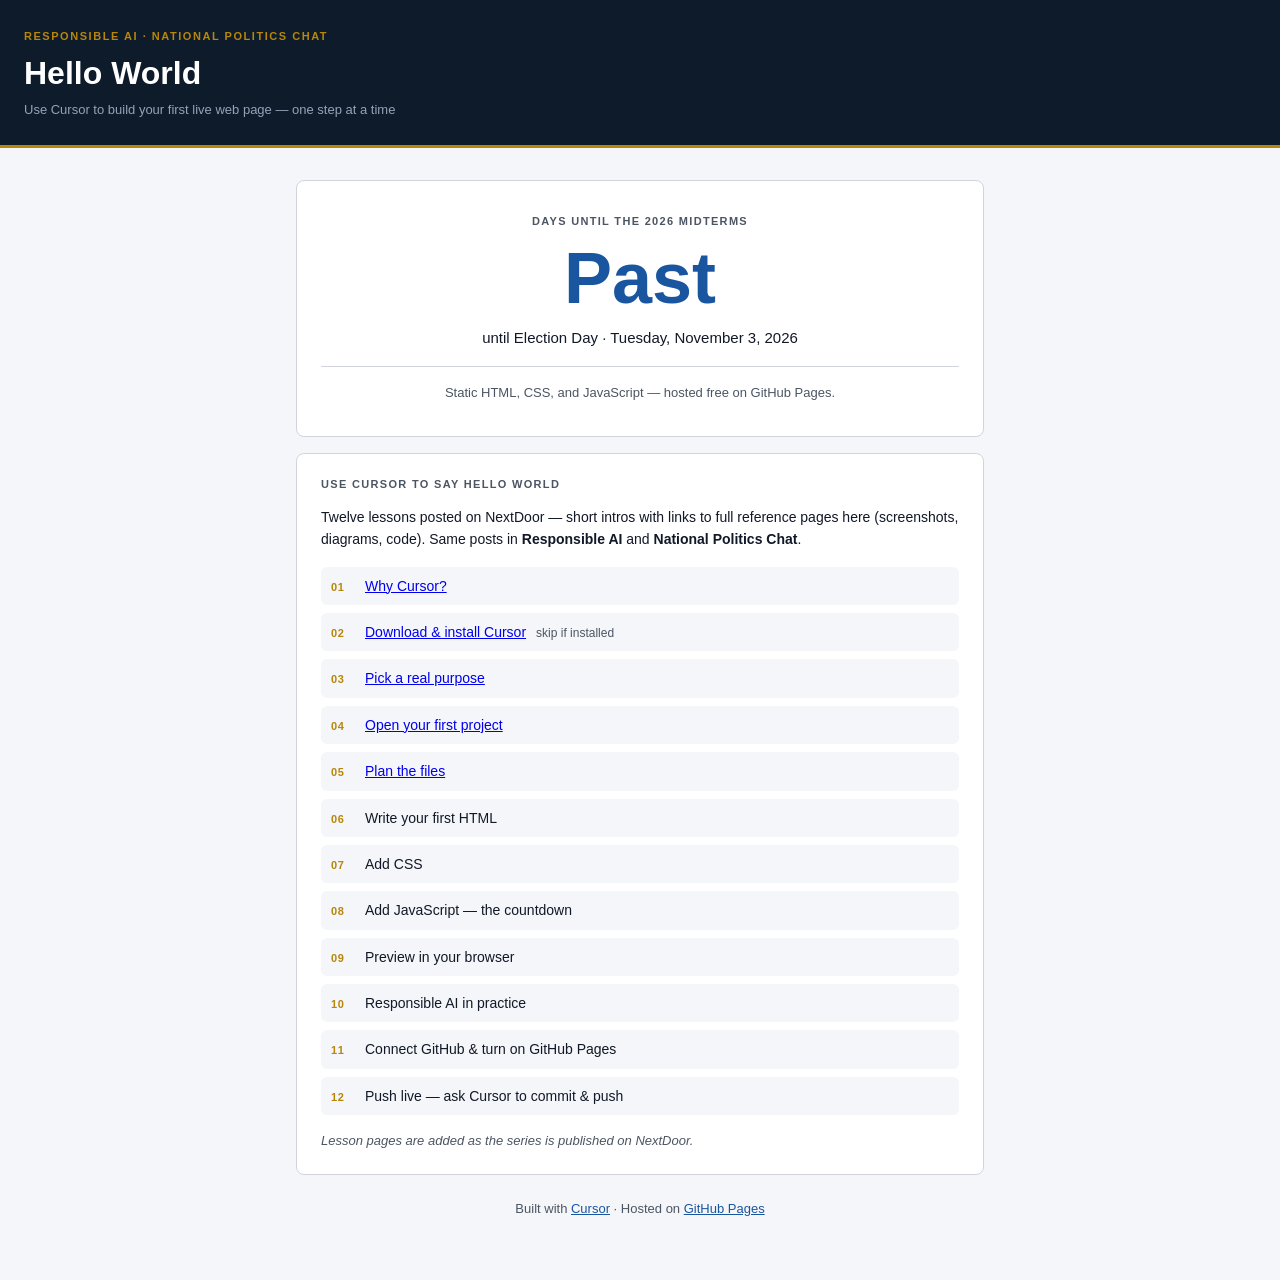
==== index.html @ 824510b1 "Add Lesson 05 — Plan the files for the countdown project. Co-authored-by: Cursor <cursoragent@cursor" ====
<!DOCTYPE html>

<!-- -------------------------------------------------------------

 Page Name: index.html

 Purpose:   Hello World — midterm countdown + Cursor journey series

 Deploy:    GitHub Pages (https://nbk5876.github.io/hello-world/)

 Created:   5/29/2026

-------------------------------------------------------------- -->

<html lang="en">

<head>

  <meta charset="UTF-8">

  <meta name="viewport" content="width=device-width, initial-scale=1.0">

  <title>Hello World · Use Cursor to Say Hello World</title>

  <!-- Google Analytics -->
  <script async src="https://www.googletagmanager.com/gtag/js?id=G-291QNWCB1H"></script>
  <script>
    window.dataLayer = window.dataLayer || [];
    function gtag(){dataLayer.push(arguments);}
    gtag('js', new Date());
    gtag('config', 'G-291QNWCB1H');
  </script>

  <meta name="description" content="Days until the November 2026 midterm elections — and a step-by-step Cursor journey for NextDoor groups Responsible AI and National Politics Chat.">

  <link rel="stylesheet" href="css/style.css">

</head>

<body>

  <header class="page-header">

    <p class="eyebrow">Responsible AI · National Politics Chat</p>

    <h1>Hello World</h1>

    <p class="sub">Use Cursor to build your first live web page — one step at a time</p>

  </header>



  <main class="container">

    <section class="card countdown-card" aria-labelledby="countdown-title">

      <h2 id="countdown-title" class="card-title">Days until the 2026 midterms</h2>

      <p class="countdown-number" id="days-remaining" aria-live="polite">—</p>

      <p class="countdown-label">until Election Day · <time datetime="2026-11-03">Tuesday, November 3, 2026</time></p>

      <p class="countdown-note">Static HTML, CSS, and JavaScript — hosted free on GitHub Pages.</p>

    </section>



    <section class="card" aria-labelledby="series-title">

      <h2 id="series-title" class="card-title">Use Cursor to Say Hello World</h2>

      <p class="series-intro">

        Twelve lessons posted on NextDoor — short intros with links to full reference pages here

        (screenshots, diagrams, code). Same posts in <strong>Responsible AI</strong>

        and <strong>National Politics Chat</strong>.

      </p>

      <ol class="post-list">

        <li class="is-live">

          <span class="post-num">01</span>

          <a href="lessons/01-why-cursor.html">Why Cursor?</a>

        </li>

        <li class="is-live">
          <span class="post-num">02</span>
          <a href="lessons/02-install-cursor.html">Download &amp; install Cursor</a>
          <em class="tag">skip if installed</em>
        </li>

        <li class="is-live">
          <span class="post-num">03</span>
          <a href="lessons/03-pick-a-purpose.html">Pick a real purpose</a>
        </li>

        <li class="is-live">
          <span class="post-num">04</span>
          <a href="lessons/04-open-project.html">Open your first project</a>
        </li>

        <li class="is-live">
          <span class="post-num">05</span>
          <a href="lessons/05-plan-files.html">Plan the files</a>
        </li>

        <li class="coming-soon"><span class="post-num">06</span> Write your first HTML</li>

        <li class="coming-soon"><span class="post-num">07</span> Add CSS</li>

        <li class="coming-soon"><span class="post-num">08</span> Add JavaScript — the countdown</li>

        <li class="coming-soon"><span class="post-num">09</span> Preview in your browser</li>

        <li class="coming-soon"><span class="post-num">10</span> Responsible AI in practice</li>

        <li class="coming-soon"><span class="post-num">11</span> Connect GitHub &amp; turn on GitHub Pages</li>

        <li class="coming-soon"><span class="post-num">12</span> Push live — ask Cursor to commit &amp; push</li>

      </ol>

      <p class="series-note">Lesson pages are added as the series is published on NextDoor.</p>

    </section>



    <footer class="site-footer">

      <p>Built with <a href="https://cursor.com" target="_blank" rel="noopener">Cursor</a> · Hosted on <a href="https://pages.github.com/" target="_blank" rel="noopener">GitHub Pages</a></p>

    </footer>

  </main>



  <script src="js/countdown.js"></script>

</body>

</html>
---- css/style.css ----
:root {
  --navy:   #0d1b2a;
  --blue:   #1a56a0;
  --gold:   #b8860b;
  --bg:     #f4f6f9;
  --paper:  #ffffff;
  --ink:    #111827;
  --muted:  #4b5563;
  --rule:   #d1d5db;
  --radius: 8px;
}

* {
  box-sizing: border-box;
  margin: 0;
  padding: 0;
}

body {
  font-family: Arial, Helvetica, sans-serif;
  background: var(--bg);
  color: var(--ink);
  min-height: 100vh;
  font-size: 15px;
  line-height: 1.6;
}

.page-header {
  background: var(--navy);
  color: #fff;
  padding: 28px 24px 24px;
  border-bottom: 3px solid var(--gold);
}

.eyebrow {
  font-size: 11px;
  font-weight: 700;
  letter-spacing: 0.14em;
  text-transform: uppercase;
  color: var(--gold);
  margin-bottom: 8px;
}

.page-header h1 {
  font-size: 2rem;
  font-weight: 800;
  line-height: 1.2;
  margin-bottom: 8px;
}

.page-header .sub {
  font-size: 13px;
  color: #94a3b8;
}

.container {
  max-width: 720px;
  margin: 0 auto;
  padding: 32px 16px 60px;
}

.card {
  background: var(--paper);
  border: 1px solid var(--rule);
  border-radius: var(--radius);
  padding: 22px 24px;
  margin-bottom: 16px;
}

.card-title {
  font-size: 11px;
  font-weight: 700;
  letter-spacing: 0.12em;
  text-transform: uppercase;
  color: var(--muted);
  margin-bottom: 12px;
}

.countdown-card {
  text-align: center;
  padding: 32px 24px;
}

.countdown-number {
  font-size: 4.5rem;
  font-weight: 800;
  line-height: 1;
  color: var(--blue);
  margin: 8px 0 12px;
}

.countdown-label {
  font-size: 15px;
  color: var(--ink);
  margin-bottom: 16px;
}

.countdown-note {
  font-size: 13px;
  color: var(--muted);
  border-top: 1px solid var(--rule);
  padding-top: 16px;
  margin-top: 8px;
}

.series-intro {
  margin-bottom: 16px;
  font-size: 14px;
}

.post-list {
  list-style: none;
  display: flex;
  flex-direction: column;
  gap: 8px;
  margin-bottom: 16px;
}

.post-list li {
  display: flex;
  align-items: baseline;
  gap: 10px;
  font-size: 14px;
  padding: 8px 10px;
  border-radius: 6px;
  background: var(--bg);
}

.post-num {
  flex-shrink: 0;
  font-size: 11px;
  font-weight: 700;
  letter-spacing: 0.06em;
  color: var(--gold);
  min-width: 1.5rem;
}

.tag {
  font-size: 12px;
  color: var(--muted);
  font-style: normal;
}

.series-note {
  font-size: 13px;
  color: var(--muted);
  font-style: italic;
}

.site-footer {
  text-align: center;
  font-size: 13px;
  color: var(--muted);
  padding-top: 8px;
}

.site-footer a {
  color: var(--blue);
}

@media (max-width: 480px) {
  .countdown-number {
    font-size: 3.5rem;
  }

  .page-header h1 {
    font-size: 1.6rem;
  }
}
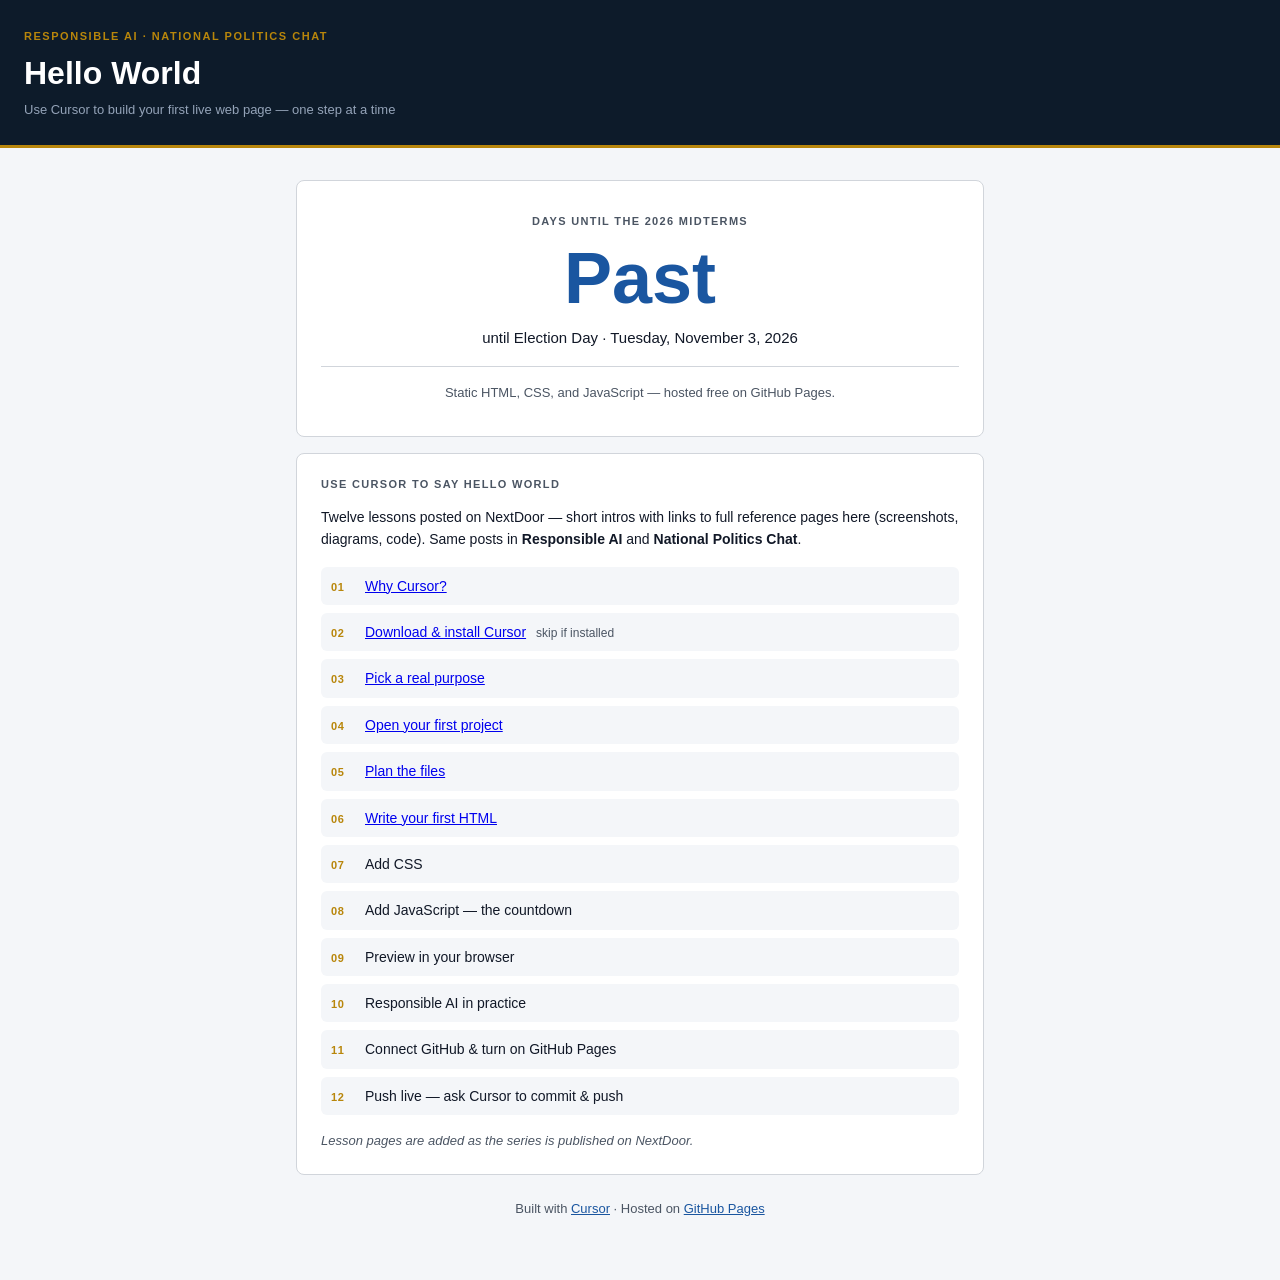
==== commit 16bafea5: "Add Lesson 06 — Write your first HTML. Co-authored-by: Cursor <cursoragent@cursor.com>" ====
--- a/index.html
+++ b/index.html
@@ -112,7 +112,10 @@
           <a href="lessons/05-plan-files.html">Plan the files</a>
         </li>
 
-        <li class="coming-soon"><span class="post-num">06</span> Write your first HTML</li>
+        <li class="is-live">
+          <span class="post-num">06</span>
+          <a href="lessons/06-first-html.html">Write your first HTML</a>
+        </li>
 
         <li class="coming-soon"><span class="post-num">07</span> Add CSS</li>
 
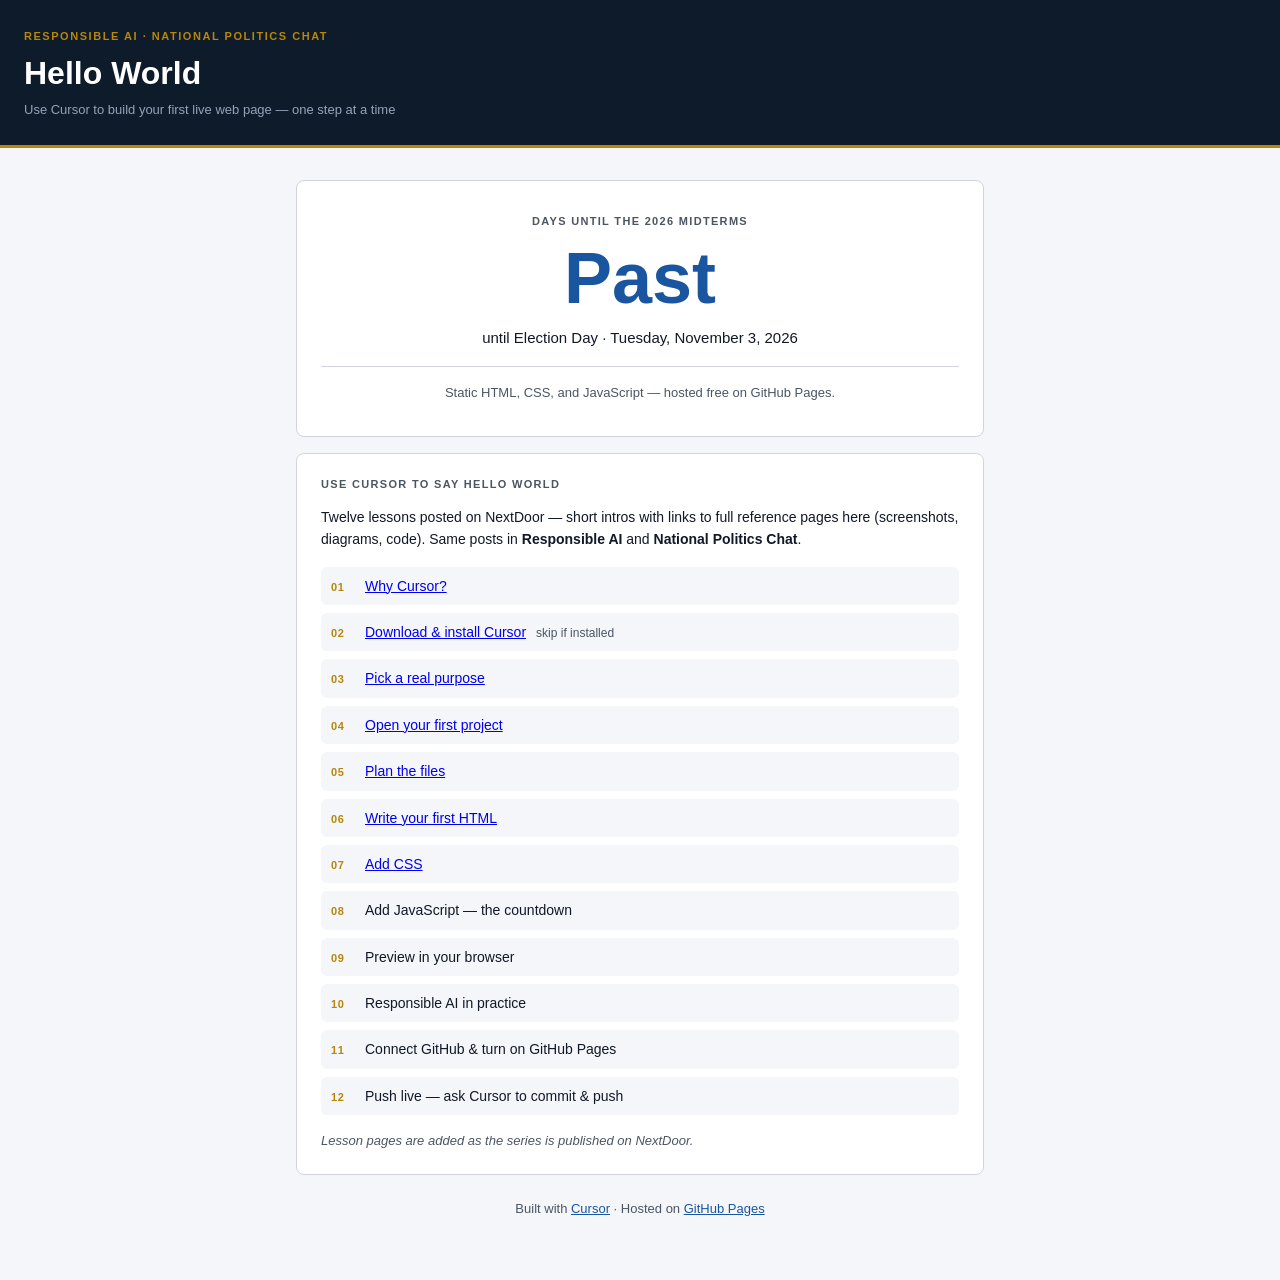
==== commit 46d0a772: "Add Lesson 07 — Add CSS and link style.css from index.html. Co-authored-by: Cursor <cursoragent@curs" ====
--- a/index.html
+++ b/index.html
@@ -117,7 +117,10 @@
           <a href="lessons/06-first-html.html">Write your first HTML</a>
         </li>
 
-        <li class="coming-soon"><span class="post-num">07</span> Add CSS</li>
+        <li class="is-live">
+          <span class="post-num">07</span>
+          <a href="lessons/07-add-css.html">Add CSS</a>
+        </li>
 
         <li class="coming-soon"><span class="post-num">08</span> Add JavaScript — the countdown</li>
 
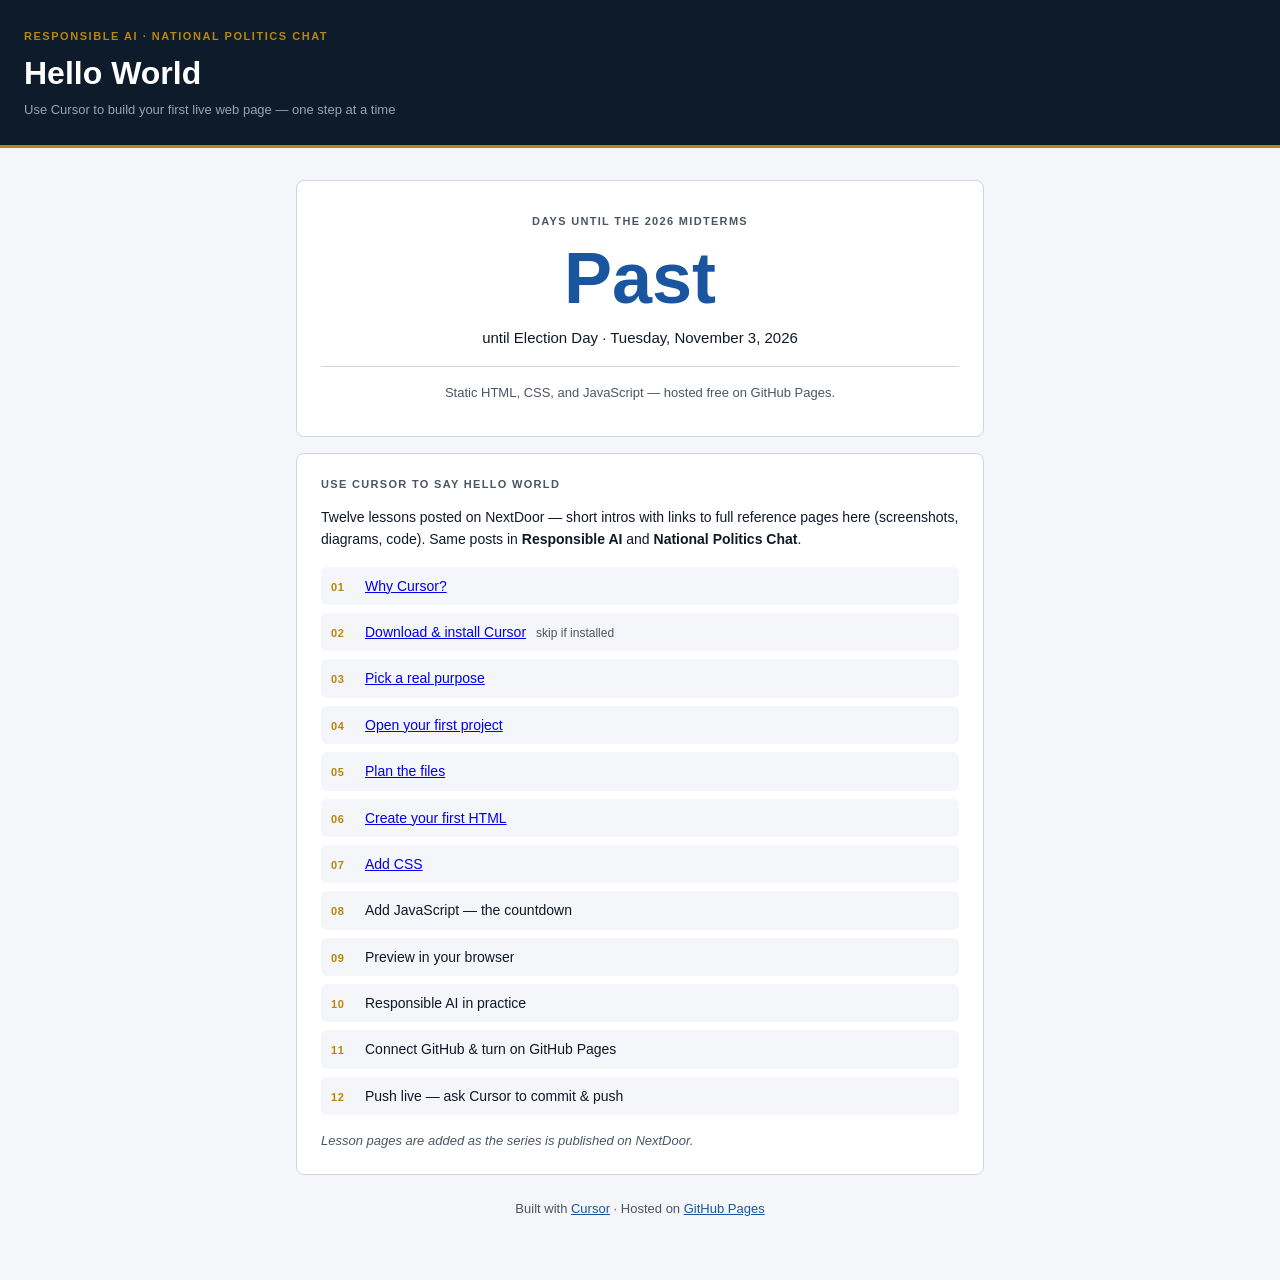
==== commit b2889462: "Document Cursor-creates-you-understand teaching approach; update Lessons 05-07. Co-authored-by: Curs" ====
--- a/index.html
+++ b/index.html
@@ -114,7 +114,7 @@
 
         <li class="is-live">
           <span class="post-num">06</span>
-          <a href="lessons/06-first-html.html">Write your first HTML</a>
+          <a href="lessons/06-first-html.html">Create your first HTML</a>
         </li>
 
         <li class="is-live">
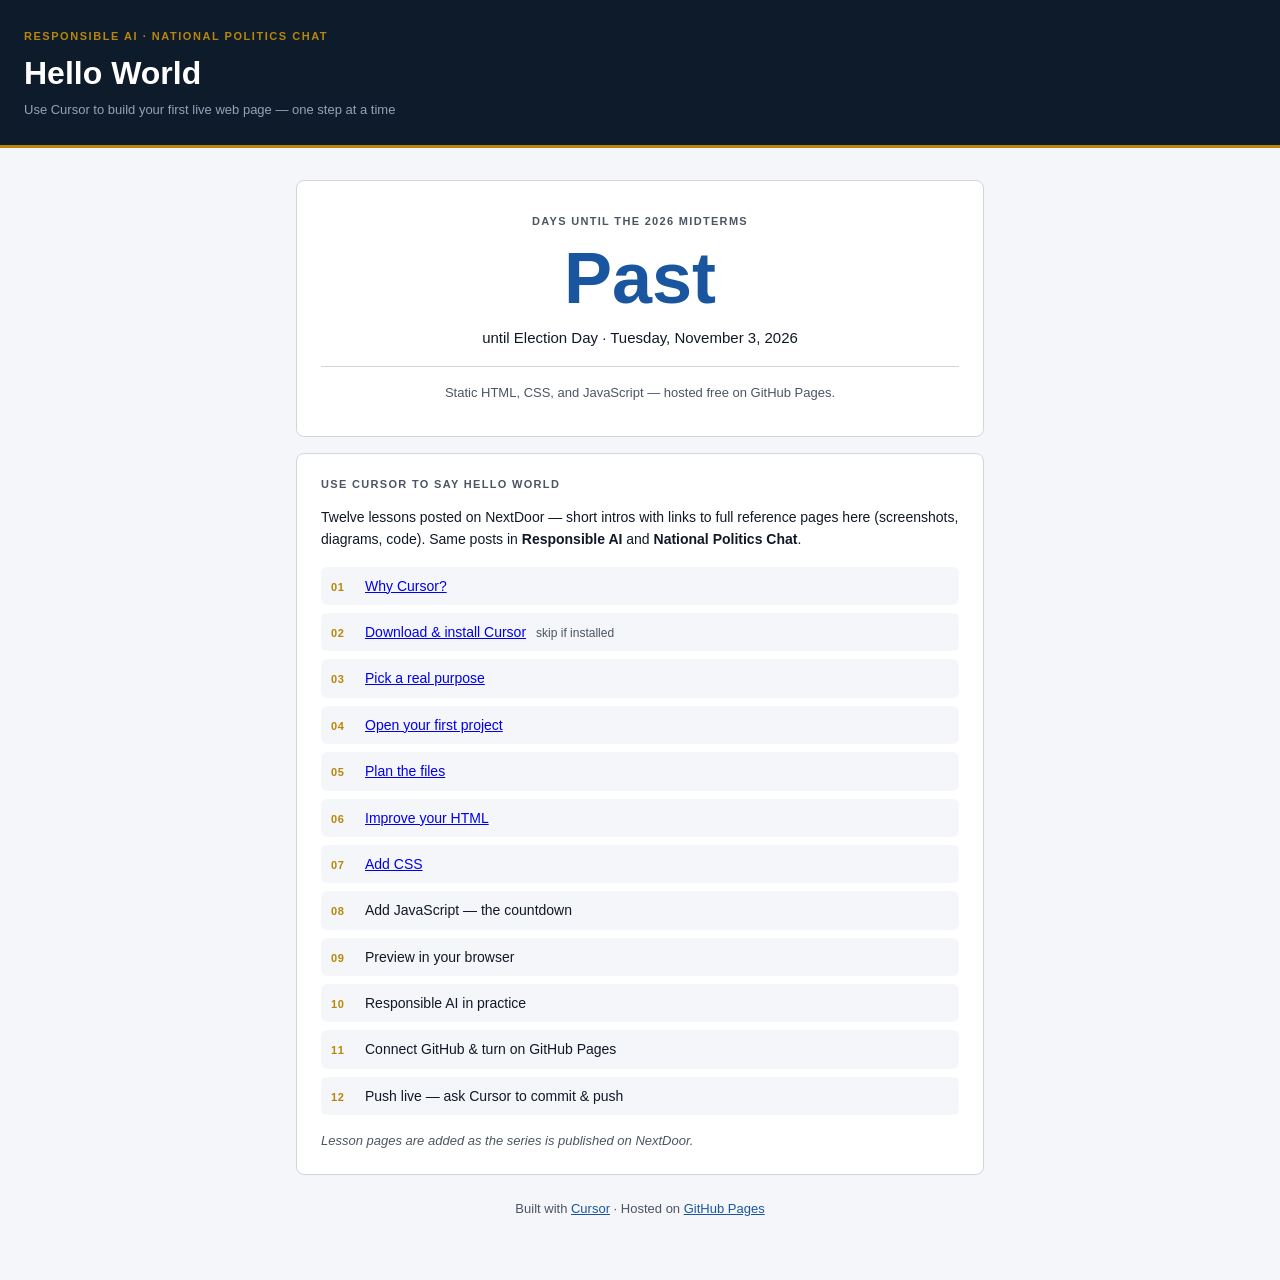
==== commit 33c90cd1: "Lesson 02: first prompt creates midterm page; align Lessons 03-06. Co-authored-by: Cursor <cursorage" ====
--- a/index.html
+++ b/index.html
@@ -114,7 +114,7 @@
 
         <li class="is-live">
           <span class="post-num">06</span>
-          <a href="lessons/06-first-html.html">Create your first HTML</a>
+          <a href="lessons/06-first-html.html">Improve your HTML</a>
         </li>
 
         <li class="is-live">
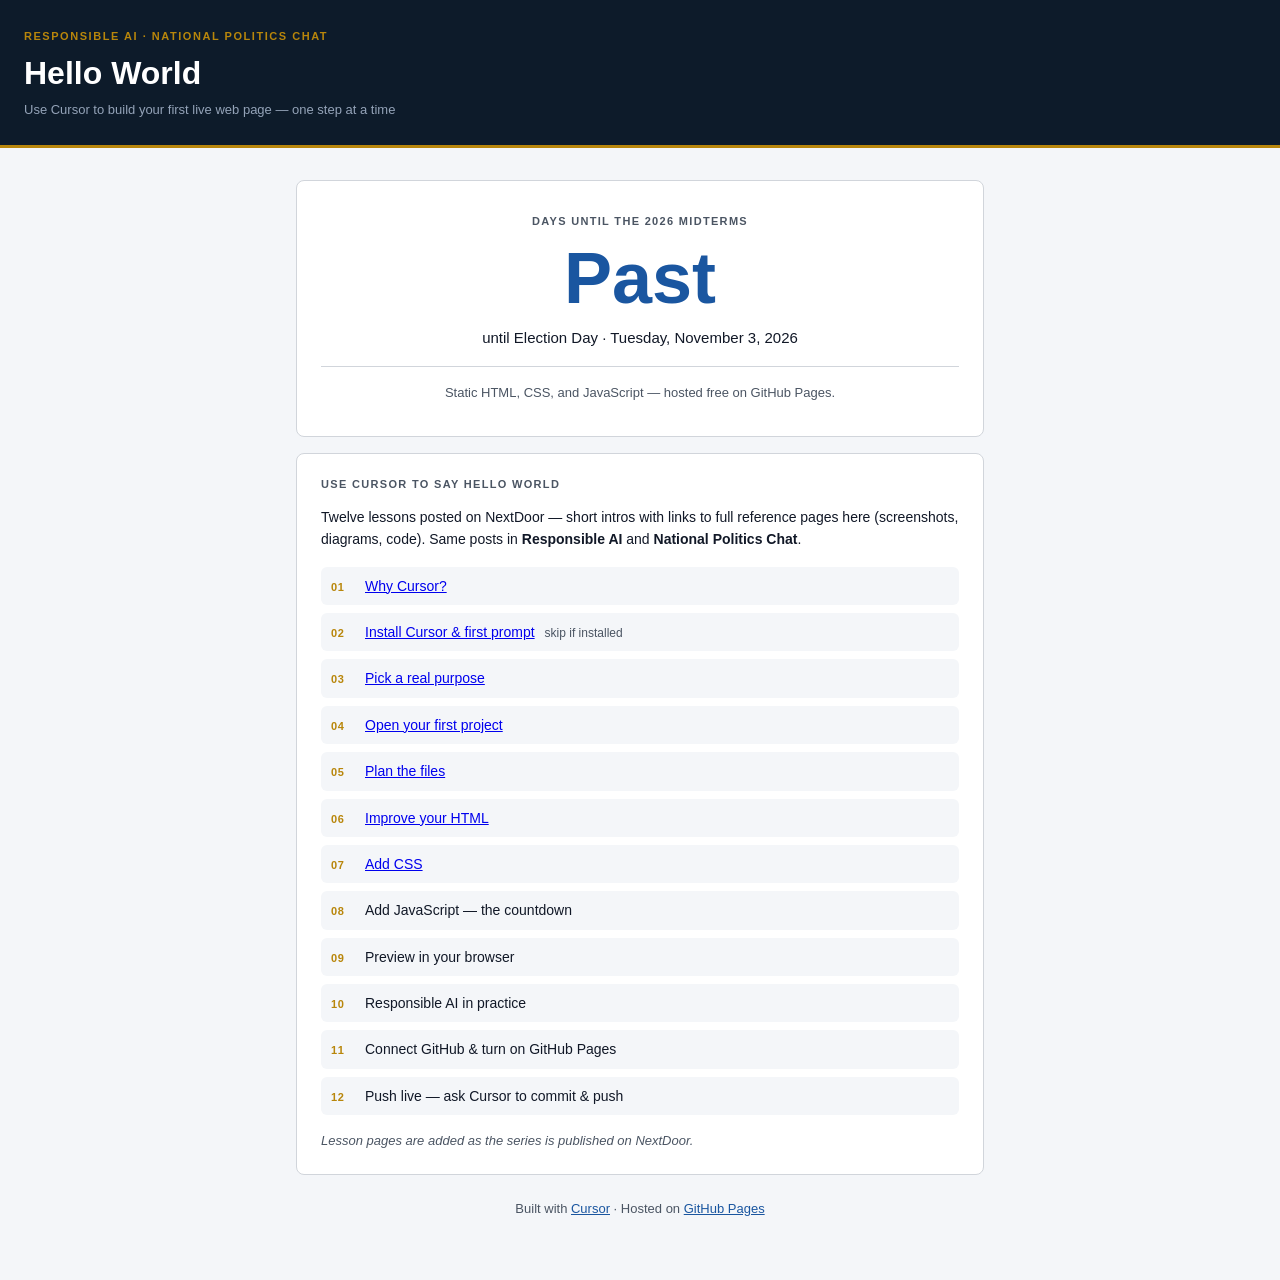
==== commit b1773fa4: "Fix Lesson 06 labels and index Lesson 02 title. Co-authored-by: Cursor <cursoragent@cursor.com>" ====
--- a/index.html
+++ b/index.html
@@ -93,7 +93,7 @@
 
         <li class="is-live">
           <span class="post-num">02</span>
-          <a href="lessons/02-install-cursor.html">Download &amp; install Cursor</a>
+          <a href="lessons/02-install-cursor.html">Install Cursor &amp; first prompt</a>
           <em class="tag">skip if installed</em>
         </li>
 
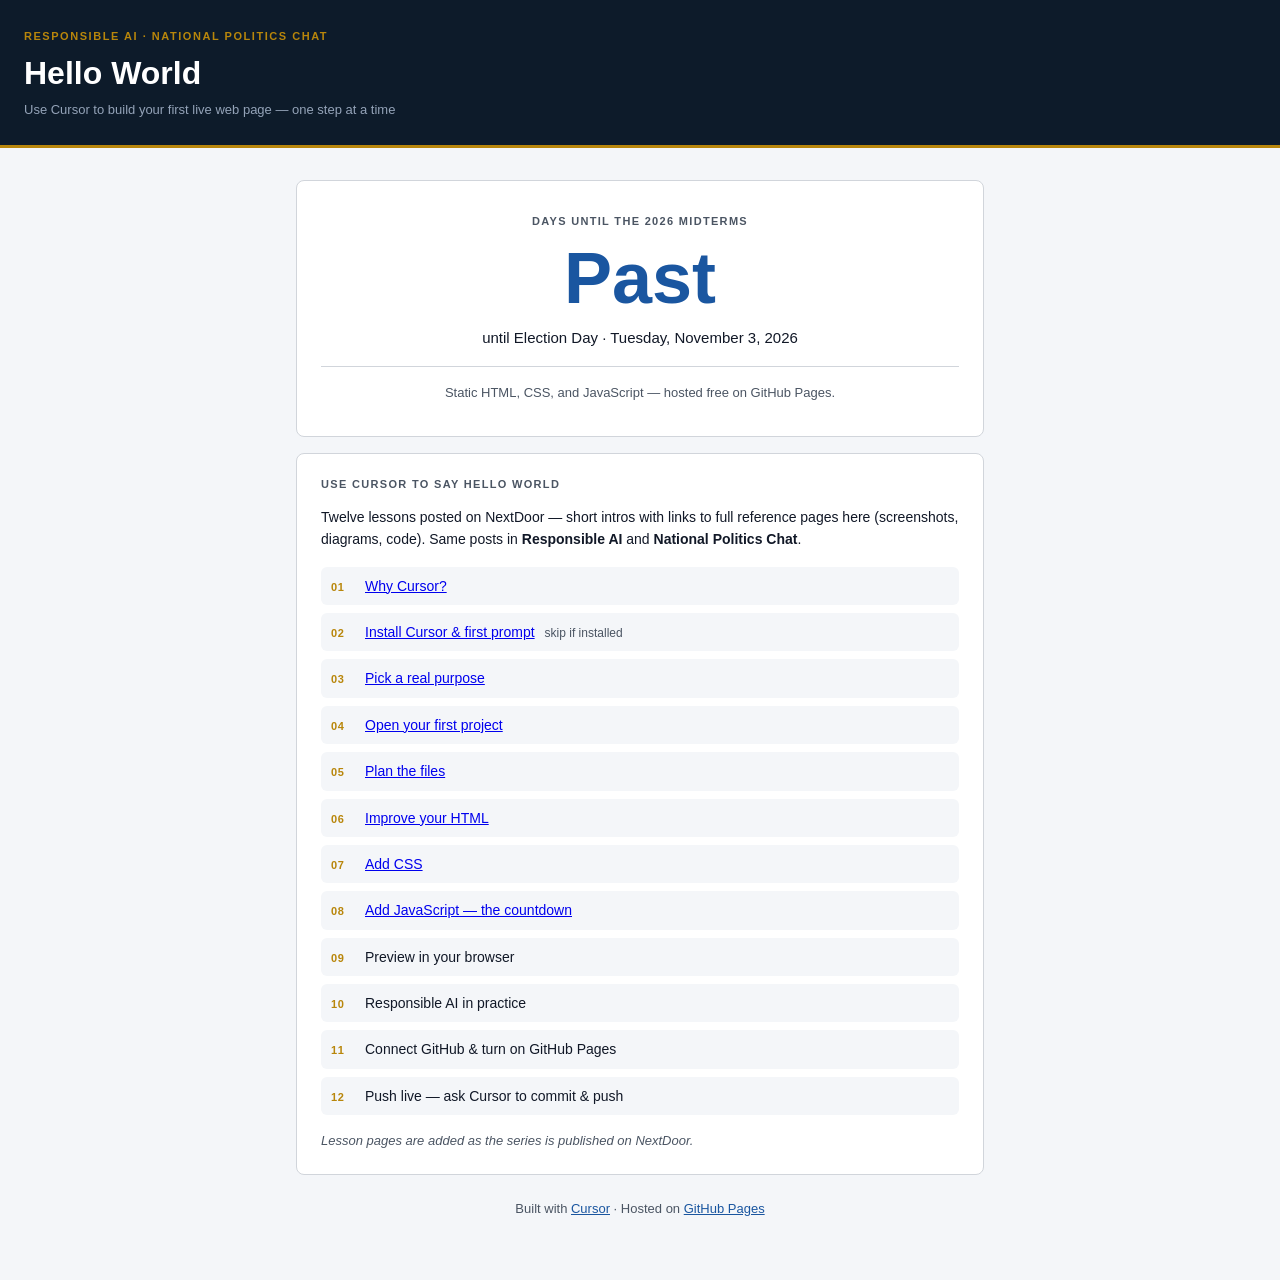
==== commit 1074fa44: "Add Lesson 08 — JavaScript countdown reference page. Cursor prompt, script linking, and code walkthr" ====
--- a/index.html
+++ b/index.html
@@ -32,6 +32,12 @@
   </script>
 
   <meta name="description" content="Days until the November 2026 midterm elections — and a step-by-step Cursor journey for NextDoor groups Responsible AI and National Politics Chat.">
+
+  <link rel="icon" href="favicon/favicon.ico" sizes="any">
+  <link rel="icon" href="favicon/favicon.svg" type="image/svg+xml">
+  <link rel="icon" type="image/png" href="favicon/favicon-96x96.png" sizes="96x96">
+  <link rel="apple-touch-icon" href="favicon/apple-touch-icon.png">
+  <link rel="manifest" href="favicon/site.webmanifest">
 
   <link rel="stylesheet" href="css/style.css">
 
@@ -122,7 +128,10 @@
           <a href="lessons/07-add-css.html">Add CSS</a>
         </li>
 
-        <li class="coming-soon"><span class="post-num">08</span> Add JavaScript — the countdown</li>
+        <li class="is-live">
+          <span class="post-num">08</span>
+          <a href="lessons/08-countdown-js.html">Add JavaScript — the countdown</a>
+        </li>
 
         <li class="coming-soon"><span class="post-num">09</span> Preview in your browser</li>
 
